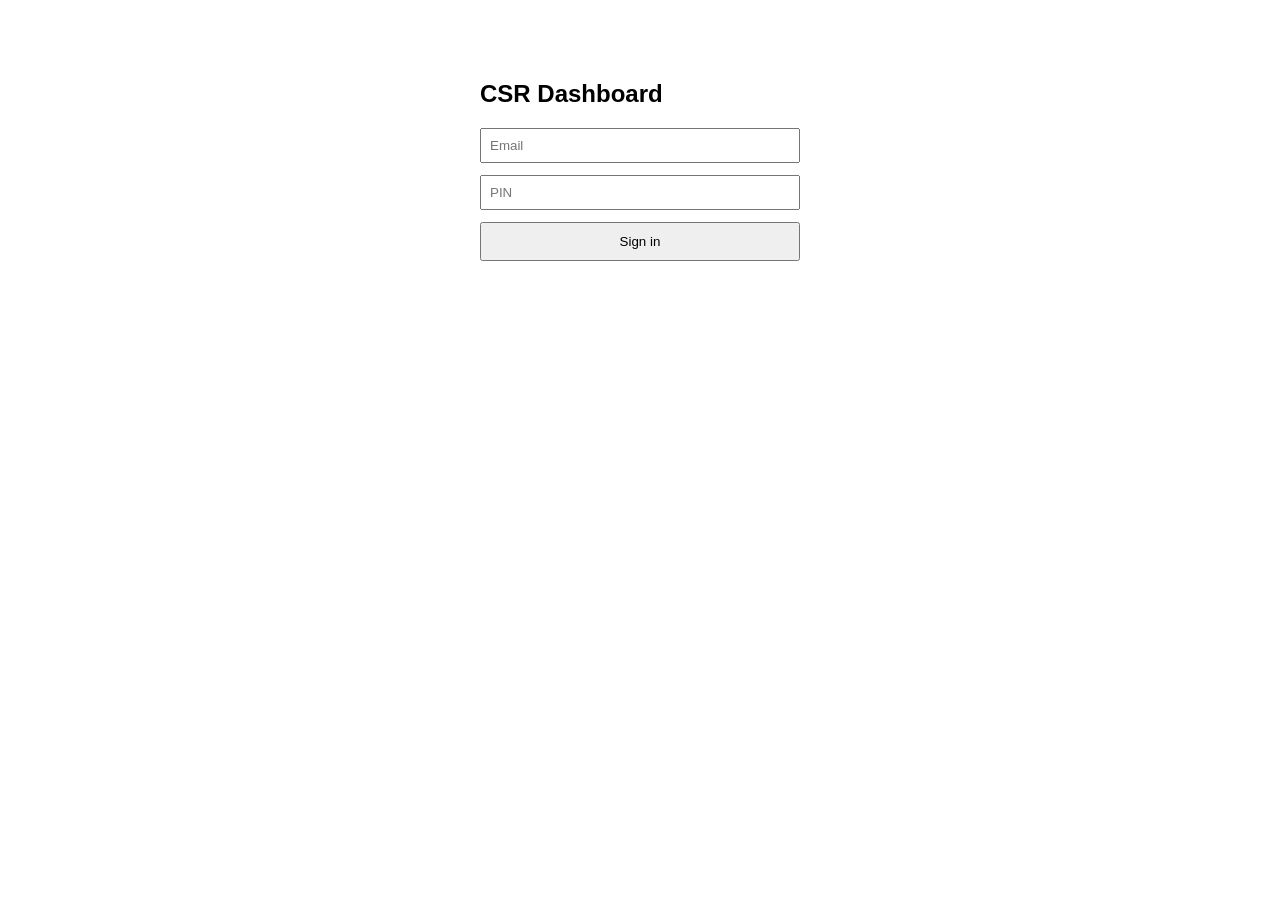
==== index.html @ c1ea622e "Replace fetch with jsonp for login request" ====
<!DOCTYPE html>
<html>
<head>
  <title>CSR Dashboard — Login</title>
  <style>
    body { font-family: sans-serif; max-width: 320px; margin: 80px auto; }
    input { display: block; width: 100%; margin-bottom: 12px; padding: 8px; box-sizing: border-box; }
    button { width: 100%; padding: 10px; cursor: pointer; }
    #error { color: red; margin-top: 12px; }
  </style>
</head>
<body>
  <h2>CSR Dashboard</h2>
  <input type="email" id="email" placeholder="Email">
  <input type="text" id="pin" placeholder="PIN" maxlength="6">
  <button onclick="login()">Sign in</button>
  <div id="error"></div>

  <script>
    var EXEC_URL = "https://script.google.com/macros/s/AKfycbyD9esDoJQrcSprufwsEQugkdbUZwSsQ-6eYih1M9b7uVe859yprQD4U6p9g9bj1Kw-/exec";

    function login() {
      var email = document.getElementById("email").value.trim();
      var pin = document.getElementById("pin").value.trim();
      var errorEl = document.getElementById("error");
      errorEl.textContent = "";

      var url = EXEC_URL + "?action=login&email=" + encodeURIComponent(email) + "&pin=" + encodeURIComponent(pin);

      jsonp(url)
  .then(function(data) {
          if (data.success) {
            sessionStorage.setItem("token", data.token);
            sessionStorage.setItem("name", data.name);
            sessionStorage.setItem("role", data.role);
            window.location.href = "dashboard.html";
          } else {
            errorEl.textContent = data.error || "Login failed";
          }
        })
        .catch(function(err) {
          errorEl.textContent = "Network error — check the console.";
          console.error(err);
        });
    }function jsonp(url) {
  return new Promise(function(resolve, reject) {
    var callbackName = "cb_" + Math.round(Math.random() * 1000000);
    window[callbackName] = function(data) {
      resolve(data);
      delete window[callbackName];
      document.body.removeChild(script);
    };
    var script = document.createElement("script");
    script.src = url + (url.indexOf("?") >= 0 ? "&" : "?") + "callback=" + callbackName;
    script.onerror = function() {
      reject(new Error("Request failed"));
      delete window[callbackName];
    };
    document.body.appendChild(script);
  });
}
  </script>
</body>
</html>
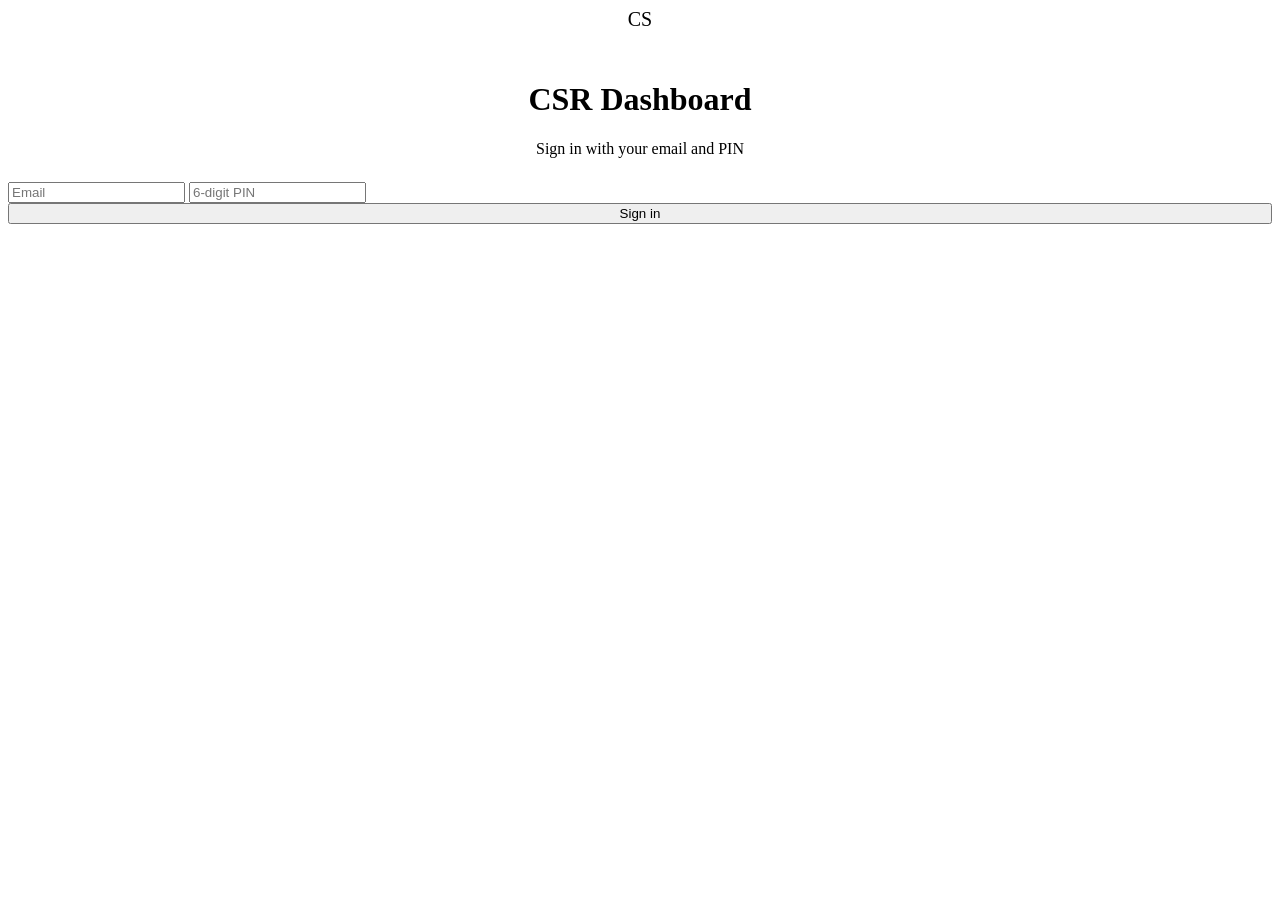
==== commit 58996252: "Update index.html" ====
--- a/index.html
+++ b/index.html
@@ -1,23 +1,47 @@
 <!DOCTYPE html>
 <html>
 <head>
-  <title>CSR Dashboard — Login</title>
-  <style>
-    body { font-family: sans-serif; max-width: 320px; margin: 80px auto; }
-    input { display: block; width: 100%; margin-bottom: 12px; padding: 8px; box-sizing: border-box; }
-    button { width: 100%; padding: 10px; cursor: pointer; }
-    #error { color: red; margin-top: 12px; }
-  </style>
+  <title>CSR Dashboard — Sign in</title>
+  <link rel="stylesheet" href="style.css">
 </head>
 <body>
-  <h2>CSR Dashboard</h2>
-  <input type="email" id="email" placeholder="Email">
-  <input type="text" id="pin" placeholder="PIN" maxlength="6">
-  <button onclick="login()">Sign in</button>
-  <div id="error"></div>
+  <div class="center-screen">
+    <div class="page narrow">
+      <div style="text-align:center; margin-bottom:24px;">
+        <div class="avatar-ring" style="margin:0 auto 14px; width:52px; height:52px; font-size:20px;">CS</div>
+        <h1>CSR Dashboard</h1>
+        <p class="muted">Sign in with your email and PIN</p>
+      </div>
+
+      <div class="panel">
+        <input type="email" id="email" placeholder="Email">
+        <input type="text" id="pin" placeholder="6-digit PIN" maxlength="6">
+        <button onclick="login()" style="width:100%;">Sign in</button>
+        <div id="error" class="error"></div>
+      </div>
+    </div>
+  </div>
 
   <script>
     var EXEC_URL = "https://script.google.com/macros/s/AKfycbyD9esDoJQrcSprufwsEQugkdbUZwSsQ-6eYih1M9b7uVe859yprQD4U6p9g9bj1Kw-/exec";
+
+    function jsonp(url) {
+      return new Promise(function(resolve, reject) {
+        var callbackName = "cb_" + Math.round(Math.random() * 1000000);
+        window[callbackName] = function(data) {
+          resolve(data);
+          delete window[callbackName];
+          document.body.removeChild(script);
+        };
+        var script = document.createElement("script");
+        script.src = url + (url.indexOf("?") >= 0 ? "&" : "?") + "callback=" + callbackName;
+        script.onerror = function() {
+          reject(new Error("Request failed"));
+          delete window[callbackName];
+        };
+        document.body.appendChild(script);
+      });
+    }
 
     function login() {
       var email = document.getElementById("email").value.trim();
@@ -28,7 +52,7 @@
       var url = EXEC_URL + "?action=login&email=" + encodeURIComponent(email) + "&pin=" + encodeURIComponent(pin);
 
       jsonp(url)
-  .then(function(data) {
+        .then(function(data) {
           if (data.success) {
             sessionStorage.setItem("token", data.token);
             sessionStorage.setItem("name", data.name);
@@ -42,23 +66,7 @@
           errorEl.textContent = "Network error — check the console.";
           console.error(err);
         });
-    }function jsonp(url) {
-  return new Promise(function(resolve, reject) {
-    var callbackName = "cb_" + Math.round(Math.random() * 1000000);
-    window[callbackName] = function(data) {
-      resolve(data);
-      delete window[callbackName];
-      document.body.removeChild(script);
-    };
-    var script = document.createElement("script");
-    script.src = url + (url.indexOf("?") >= 0 ? "&" : "?") + "callback=" + callbackName;
-    script.onerror = function() {
-      reject(new Error("Request failed"));
-      delete window[callbackName];
-    };
-    document.body.appendChild(script);
-  });
-}
+    }
   </script>
 </body>
 </html>
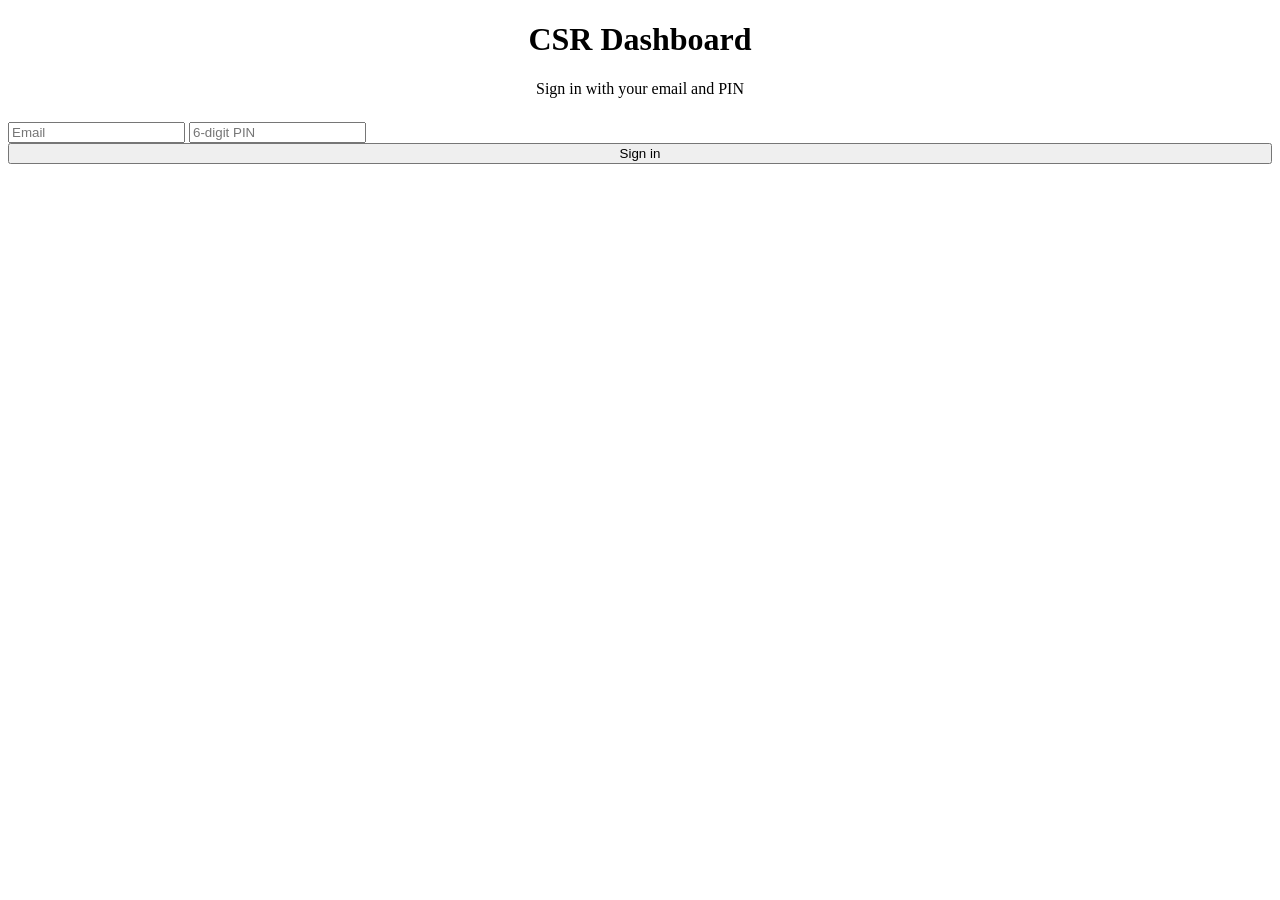
==== commit b41ba88e: "Update index.html" ====
--- a/index.html
+++ b/index.html
@@ -8,9 +8,8 @@
   <div class="center-screen">
     <div class="page narrow">
       <div style="text-align:center; margin-bottom:24px;">
-        <div class="avatar-ring" style="margin:0 auto 14px; width:52px; height:52px; font-size:20px;">CS</div>
         <h1>CSR Dashboard</h1>
-        <p class="muted">Sign in with your email and PIN</p>
+        <p class="muted" style="margin-top:6px;">Sign in with your email and PIN</p>
       </div>
 
       <div class="panel">
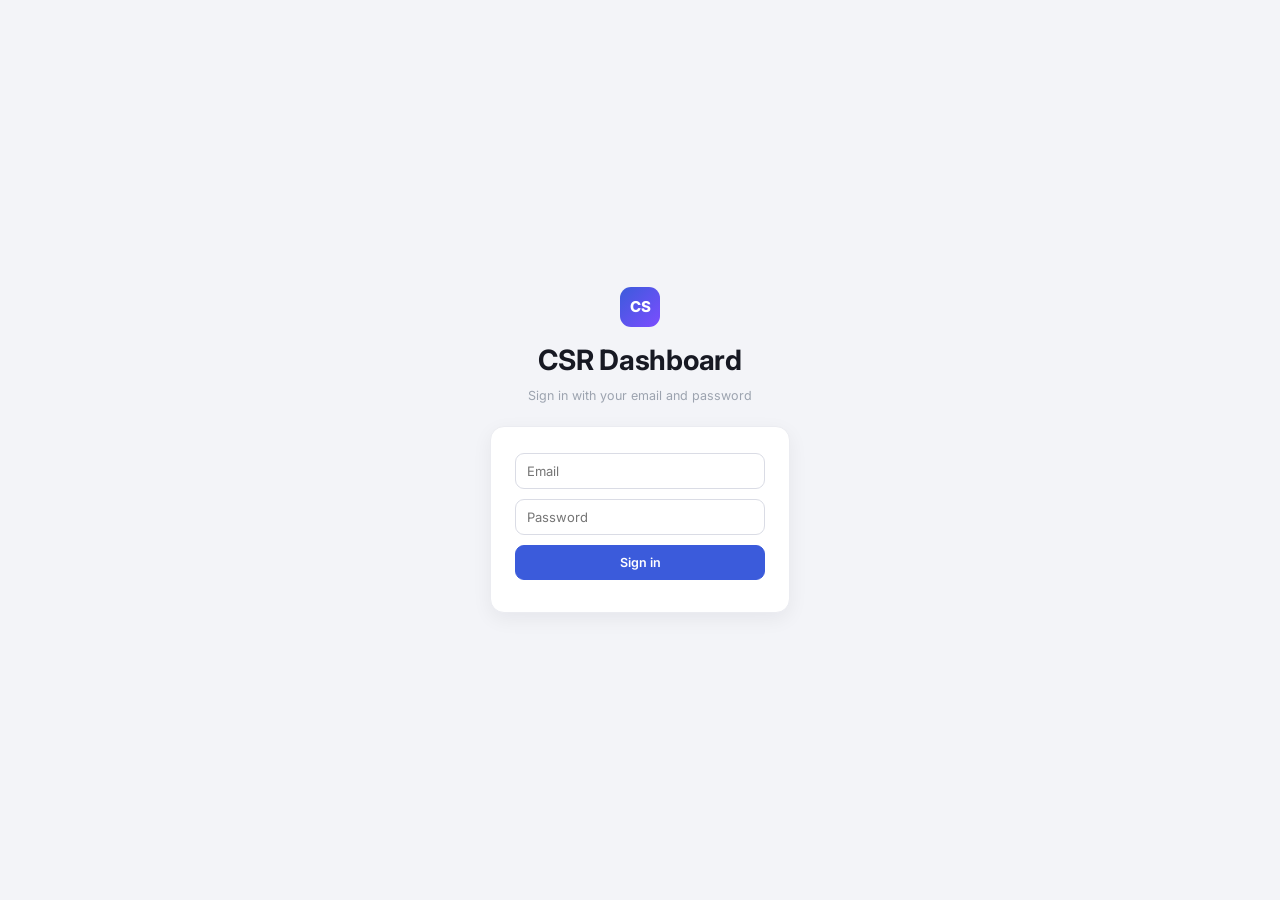
==== commit e1df1201: "Update index.html" ====
--- a/index.html
+++ b/index.html
@@ -6,15 +6,16 @@
 </head>
 <body>
   <div class="center-screen">
-    <div class="page narrow">
-      <div style="text-align:center; margin-bottom:24px;">
+    <div class="login-box">
+      <div style="text-align:center; margin-bottom:20px;">
+        <div style="width:40px; height:40px; border-radius:11px; background:linear-gradient(135deg,var(--accent),var(--purple)); display:flex; align-items:center; justify-content:center; color:#fff; font-weight:800; font-size:15px; margin:0 auto 12px;">CS</div>
         <h1>CSR Dashboard</h1>
-        <p class="muted" style="margin-top:6px;">Sign in with your email and PIN</p>
+        <p class="muted" style="margin-top:6px; font-size:12.5px;">Sign in with your email and password</p>
       </div>
 
-      <div class="panel">
+      <div class="login-panel">
         <input type="email" id="email" placeholder="Email">
-        <input type="text" id="pin" placeholder="6-digit PIN" maxlength="6">
+        <input type="password" id="password" placeholder="Password">
         <button onclick="login()" style="width:100%;">Sign in</button>
         <div id="error" class="error"></div>
       </div>
@@ -44,11 +45,11 @@
 
     function login() {
       var email = document.getElementById("email").value.trim();
-      var pin = document.getElementById("pin").value.trim();
+      var password = document.getElementById("password").value.trim();
       var errorEl = document.getElementById("error");
       errorEl.textContent = "";
 
-      var url = EXEC_URL + "?action=login&email=" + encodeURIComponent(email) + "&pin=" + encodeURIComponent(pin);
+      var url = EXEC_URL + "?action=login&email=" + encodeURIComponent(email) + "&password=" + encodeURIComponent(password);
 
       jsonp(url)
         .then(function(data) {
@@ -66,6 +67,10 @@
           console.error(err);
         });
     }
+
+    document.getElementById("password").addEventListener("keydown", function(e) {
+      if (e.key === "Enter") login();
+    });
   </script>
 </body>
 </html>
--- a/style.css
+++ b/style.css
@@ -0,0 +1,436 @@
+/* ============================================================
+   CSR Dashboard — CRM shell design system, v5
+   Dark sidebar + light content area, icon-chip KPI cards,
+   leaderboard rows, quick-action tiles.
+   ============================================================ */
+
+@import url('https://fonts.googleapis.com/css2?family=Inter:wght@400;500;600;700;800&family=JetBrains+Mono:wght@500&display=swap');
+
+:root {
+  --bg: #F3F4F8;
+  --surface: #FFFFFF;
+  --border: #EBECF1;
+  --border-strong: #DADCE5;
+  --text: #171923;
+  --text-muted: #6B7280;
+  --text-faint: #9CA3AF;
+
+  --sidebar-bg: #12162A;
+  --sidebar-bg-alt: #171B31;
+  --sidebar-text: #9098B5;
+  --sidebar-text-active: #FFFFFF;
+  --sidebar-border: #232849;
+
+  --accent: #3B5BDB;
+  --accent-dark: #2F49B0;
+  --accent-quiet: #E9EDFC;
+
+  --purple: #7C4DFF;
+  --purple-quiet: #F1ECFF;
+  --good: #16A34A;
+  --good-quiet: #E6F7EC;
+  --warn: #D97706;
+  --warn-quiet: #FEF3E2;
+  --bad: #DC2626;
+  --bad-quiet: #FDEAEA;
+  --blue-quiet: #E6EFFD;
+
+  --radius: 14px;
+  --radius-sm: 9px;
+  --shadow-sm: 0 1px 2px rgba(17, 20, 33, 0.05);
+  --shadow-md: 0 6px 20px rgba(17, 20, 33, 0.06);
+
+  --font: 'Inter', sans-serif;
+  --font-mono: 'JetBrains Mono', monospace;
+}
+
+* { box-sizing: border-box; }
+
+body {
+  margin: 0;
+  background: var(--bg);
+  color: var(--text);
+  font-family: var(--font);
+  font-size: 14px;
+  line-height: 1.5;
+  -webkit-font-smoothing: antialiased;
+}
+
+a { color: var(--accent); text-decoration: none; }
+a:hover { text-decoration: underline; }
+
+h1, h2, h3 { font-weight: 700; letter-spacing: -0.01em; margin: 0; color: var(--text); }
+
+/* ============================================================
+   App shell: fixed dark sidebar + scrollable content
+   ============================================================ */
+
+.app-shell { display: flex; min-height: 100vh; }
+
+.sidebar {
+  width: 232px;
+  flex-shrink: 0;
+  background: var(--sidebar-bg);
+  color: var(--sidebar-text);
+  display: flex;
+  flex-direction: column;
+  position: sticky;
+  top: 0;
+  height: 100vh;
+}
+
+.sidebar-brand {
+  display: flex;
+  align-items: center;
+  gap: 10px;
+  padding: 20px 18px;
+  border-bottom: 1px solid var(--sidebar-border);
+}
+.sidebar-brand .mark {
+  width: 32px; height: 32px;
+  border-radius: 9px;
+  background: linear-gradient(135deg, var(--accent), var(--purple));
+  display: flex; align-items: center; justify-content: center;
+  color: #fff; font-weight: 800; font-size: 13px;
+  flex-shrink: 0;
+}
+.sidebar-brand .label .t { color: #fff; font-weight: 700; font-size: 14px; line-height: 1.2; }
+.sidebar-brand .label .s { color: var(--sidebar-text); font-size: 10.5px; letter-spacing: 0.06em; text-transform: uppercase; }
+
+.sidebar-nav { padding: 14px 10px; flex: 1; overflow-y: auto; }
+
+.sidebar-nav a {
+  display: flex;
+  align-items: center;
+  gap: 10px;
+  padding: 9px 12px;
+  border-radius: 8px;
+  color: var(--sidebar-text);
+  font-size: 13.5px;
+  font-weight: 500;
+  text-decoration: none;
+  margin-bottom: 2px;
+}
+.sidebar-nav a:hover { background: rgba(255,255,255,0.06); color: #fff; text-decoration: none; }
+.sidebar-nav a.active { background: var(--accent); color: #fff; }
+.sidebar-nav a .icon { width: 16px; text-align: center; flex-shrink: 0; }
+
+.sidebar-footer {
+  padding: 14px 16px;
+  border-top: 1px solid var(--sidebar-border);
+}
+.sidebar-footer .user-row { display: flex; align-items: center; gap: 9px; margin-bottom: 10px; }
+.sidebar-footer .avatar {
+  width: 32px; height: 32px; border-radius: 50%;
+  background: var(--accent-quiet); color: var(--accent);
+  display: flex; align-items: center; justify-content: center;
+  font-weight: 700; font-size: 13px; flex-shrink: 0;
+}
+.sidebar-footer .name { color: #fff; font-size: 12.5px; font-weight: 600; white-space: nowrap; overflow: hidden; text-overflow: ellipsis; max-width: 120px; }
+.sidebar-footer .role-badge {
+  font-size: 10px; font-weight: 700; color: var(--accent);
+  background: rgba(59,91,219,0.18); padding: 1px 7px; border-radius: 5px;
+  text-transform: uppercase; letter-spacing: 0.03em;
+}
+.sidebar-footer button.logout-btn {
+  width: 100%; background: rgba(255,255,255,0.06); color: var(--sidebar-text);
+  border: none; font-size: 12.5px; font-weight: 500; padding: 8px; border-radius: 7px; cursor: pointer;
+}
+.sidebar-footer button.logout-btn:hover { background: rgba(255,255,255,0.12); color: #fff; }
+
+/* ============================================================
+   Content area
+   ============================================================ */
+
+.content { flex: 1; min-width: 0; }
+
+.topbar {
+  padding: 20px 28px;
+  display: flex;
+  align-items: flex-start;
+  justify-content: space-between;
+  gap: 16px;
+  flex-wrap: wrap;
+}
+.topbar h1 { font-size: 19px; }
+.topbar .subtitle { color: var(--text-faint); font-size: 12.5px; margin-top: 2px; }
+
+.page-body { padding: 0 28px 60px; }
+
+/* ============================================================
+   KPI cards with icon chips
+   ============================================================ */
+
+.kpi-grid {
+  display: grid;
+  grid-template-columns: repeat(auto-fit, minmax(160px, 1fr));
+  gap: 12px;
+  margin-bottom: 14px;
+}
+
+.kpi-card {
+  background: var(--surface);
+  border: 1px solid var(--border);
+  border-radius: var(--radius);
+  padding: 16px 18px;
+  box-shadow: var(--shadow-sm);
+  display: flex;
+  align-items: flex-start;
+  gap: 12px;
+}
+.kpi-card.highlight {
+  background: linear-gradient(135deg, var(--accent), var(--accent-dark));
+  border-color: transparent;
+}
+.kpi-card.highlight .kpi-label,
+.kpi-card.highlight .kpi-sub { color: rgba(255,255,255,0.75); }
+.kpi-card.highlight .kpi-value { color: #fff; }
+
+.kpi-icon {
+  width: 34px; height: 34px;
+  border-radius: 9px;
+  display: flex; align-items: center; justify-content: center;
+  font-size: 15px;
+  flex-shrink: 0;
+}
+.kpi-icon.blue { background: var(--blue-quiet); }
+.kpi-icon.purple { background: var(--purple-quiet); }
+.kpi-icon.green { background: var(--good-quiet); }
+.kpi-icon.orange { background: var(--warn-quiet); }
+.kpi-icon.white { background: rgba(255,255,255,0.18); }
+
+.kpi-body { min-width: 0; }
+.kpi-label {
+  font-size: 11px; font-weight: 600; color: var(--text-faint);
+  text-transform: uppercase; letter-spacing: 0.04em; margin-bottom: 4px;
+}
+.kpi-value { font-size: 21px; font-weight: 700; letter-spacing: -0.01em; }
+.kpi-sub { font-size: 11px; color: var(--text-faint); margin-top: 2px; }
+
+/* ============================================================
+   Panel grid (leaderboards, snapshots, activity)
+   ============================================================ */
+
+.panel-grid {
+  display: grid;
+  grid-template-columns: repeat(auto-fit, minmax(240px, 1fr));
+  gap: 14px;
+  margin-bottom: 14px;
+}
+
+.panel {
+  background: var(--surface);
+  border: 1px solid var(--border);
+  border-radius: var(--radius);
+  padding: 16px 18px;
+  box-shadow: var(--shadow-sm);
+}
+
+.panel-head {
+  display: flex; align-items: center; gap: 8px;
+  font-size: 12.5px; font-weight: 700; color: var(--text);
+  margin-bottom: 12px;
+}
+.panel-head .dot { width: 7px; height: 7px; border-radius: 50%; }
+.panel-head .dot.good { background: var(--good); }
+.panel-head .dot.bad { background: var(--bad); }
+.panel-head .dot.accent { background: var(--accent); }
+.panel-head .dot.purple { background: var(--purple); }
+
+.leader-row {
+  display: flex; align-items: center; gap: 10px;
+  padding: 7px 0;
+  border-bottom: 1px solid var(--border);
+}
+.leader-row:last-child { border-bottom: none; }
+.leader-rank {
+  width: 20px; height: 20px; border-radius: 50%;
+  background: var(--bg); color: var(--text-muted);
+  font-size: 10.5px; font-weight: 700;
+  display: flex; align-items: center; justify-content: center;
+  flex-shrink: 0;
+}
+.leader-info { flex: 1; min-width: 0; }
+.leader-info .n { font-size: 12.5px; font-weight: 600; white-space: nowrap; overflow: hidden; text-overflow: ellipsis; }
+.leader-info .s { font-size: 11px; color: var(--text-faint); white-space: nowrap; overflow: hidden; text-overflow: ellipsis; }
+.leader-value { font-size: 12.5px; font-weight: 700; font-family: var(--font-mono); flex-shrink: 0; }
+.leader-value.good { color: var(--good); }
+.leader-value.bad { color: var(--bad); }
+
+.empty-row { color: var(--text-faint); font-size: 12.5px; padding: 10px 0; text-align: center; }
+
+/* ============================================================
+   Quick-action tiles
+   ============================================================ */
+
+.tile-grid {
+  display: grid;
+  grid-template-columns: repeat(auto-fit, minmax(160px, 1fr));
+  gap: 12px;
+  margin-bottom: 14px;
+}
+.tile {
+  background: var(--surface);
+  border: 1px solid var(--border);
+  border-radius: var(--radius);
+  padding: 14px 16px;
+  box-shadow: var(--shadow-sm);
+  display: flex; align-items: center; gap: 11px;
+  text-decoration: none;
+  color: var(--text);
+}
+.tile:hover { text-decoration: none; box-shadow: var(--shadow-md); }
+.tile .kpi-icon { width: 30px; height: 30px; font-size: 13px; }
+.tile .tile-label { font-size: 10.5px; font-weight: 600; color: var(--text-faint); text-transform: uppercase; letter-spacing: 0.03em; }
+.tile .tile-value { font-size: 13.5px; font-weight: 700; margin-top: 1px; }
+
+/* ============================================================
+   Chart container
+   ============================================================ */
+
+.chart-panel {
+  background: var(--surface);
+  border: 1px solid var(--border);
+  border-radius: var(--radius);
+  padding: 18px 20px;
+  box-shadow: var(--shadow-sm);
+  margin-bottom: 20px;
+}
+.chart-panel .panel-head { margin-bottom: 4px; justify-content: space-between; }
+.chart-panel .panel-head .right { font-size: 11px; color: var(--text-faint); font-weight: 500; }
+
+/* ============================================================
+   Generic cards used on Appointments / Users pages
+   ============================================================ */
+
+.form-box {
+  background: var(--surface);
+  border: 1px solid var(--border);
+  border-radius: var(--radius);
+  padding: 18px 20px;
+  margin-bottom: 20px;
+  box-shadow: var(--shadow-sm);
+}
+
+.card {
+  background: var(--surface);
+  border: 1px solid var(--border);
+  border-radius: var(--radius);
+  padding: 15px 17px;
+  margin-bottom: 8px;
+  box-shadow: var(--shadow-sm);
+}
+
+.card-row { display: flex; justify-content: space-between; align-items: flex-start; gap: 10px; flex-wrap: wrap; }
+.card .title { font-weight: 700; font-size: 13.5px; }
+.meta { color: var(--text-faint); font-size: 12px; }
+
+.field-label {
+  font-weight: 700; font-size: 10.5px; color: var(--text-faint);
+  text-transform: uppercase; letter-spacing: 0.05em; margin-top: 4px; margin-bottom: 6px;
+}
+
+.status-tag {
+  display: inline-block; padding: 2px 10px; border-radius: 20px;
+  font-size: 11px; font-weight: 600;
+}
+.status-tag.Scheduled, .status-tag.Active { background: var(--accent-quiet); color: var(--accent); }
+.status-tag.Completed { background: var(--good-quiet); color: var(--good); }
+.status-tag.Cancelled, .status-tag.Inactive { background: var(--bad-quiet); color: var(--bad); }
+.status-tag.Rescheduled { background: var(--warn-quiet); color: var(--warn); }
+
+.score-ring {
+  display: inline-flex; align-items: center; gap: 6px;
+  font-family: var(--font-mono); font-weight: 600; font-size: 12.5px;
+}
+.score-ring::before { content: ""; width: 7px; height: 7px; border-radius: 50%; background: currentColor; }
+.score-ring.good { color: var(--good); }
+.score-ring.warn { color: var(--warn); }
+.score-ring.bad { color: var(--bad); }
+.score-ring.neutral { color: var(--text-faint); }
+
+/* ============================================================
+   Form elements
+   ============================================================ */
+
+input, textarea, select {
+  font-family: var(--font);
+  font-size: 13px;
+  padding: 9px 11px;
+  border: 1px solid var(--border-strong);
+  border-radius: var(--radius-sm);
+  background: var(--surface);
+  color: var(--text);
+  width: 100%;
+  margin-bottom: 10px;
+}
+input:focus, textarea:focus, select:focus { outline: none; border-color: var(--accent); }
+
+.inline-fields { display: flex; gap: 8px; }
+.inline-fields input, .inline-fields select { margin-bottom: 10px; }
+
+button {
+  font-family: var(--font);
+  font-weight: 600;
+  font-size: 12.5px;
+  padding: 9px 16px;
+  border-radius: var(--radius-sm);
+  border: 1px solid var(--accent);
+  background: var(--accent);
+  color: #fff;
+  cursor: pointer;
+}
+button:hover { background: var(--accent-dark); border-color: var(--accent-dark); }
+
+button.secondary { background: var(--surface); color: var(--text); border: 1px solid var(--border-strong); }
+button.secondary:hover { background: var(--bg); }
+
+button.danger { background: var(--bad); border-color: var(--bad); }
+button.danger:hover { background: #b91c1c; }
+
+.btn-row { display: flex; gap: 8px; flex-wrap: wrap; margin-top: 8px; }
+
+/* ============================================================
+   Utility
+   ============================================================ */
+
+.error { color: var(--bad); font-size: 12.5px; margin-top: 6px; }
+.msg { color: var(--good); font-size: 12.5px; margin-top: 6px; }
+.muted { color: var(--text-faint); }
+
+.pagination { display: flex; align-items: center; gap: 10px; margin-top: 16px; font-size: 12.5px; color: var(--text-faint); }
+
+.autocomplete-wrap { position: relative; }
+.suggestions {
+  position: absolute; top: 100%; left: 0; right: 0;
+  background: var(--surface); border: 1px solid var(--border);
+  border-radius: var(--radius-sm); box-shadow: var(--shadow-md);
+  z-index: 20; display: none; max-height: 220px; overflow-y: auto;
+}
+.suggestions div { padding: 8px 12px; cursor: pointer; font-size: 12.5px; }
+.suggestions div:hover { background: var(--bg); }
+
+.edit-box {
+  display: none; margin-top: 10px; padding: 14px;
+  background: var(--bg); border-radius: var(--radius-sm); border: 1px solid var(--border);
+}
+.edit-box.open { display: block; }
+
+.empty-state {
+  text-align: center; padding: 36px 20px; color: var(--text-faint);
+  font-size: 13px; border: 1px solid var(--border); border-radius: var(--radius);
+  background: var(--surface);
+}
+
+/* login page */
+.center-screen { min-height: 100vh; display: flex; align-items: center; justify-content: center; background: var(--bg); }
+.login-box { max-width: 340px; width: 100%; padding: 0 20px; }
+.login-panel {
+  background: var(--surface); border: 1px solid var(--border); border-radius: var(--radius);
+  padding: 26px 24px; box-shadow: var(--shadow-md);
+}
+
+@media (max-width: 900px) {
+  .sidebar { display: none; }
+  .page-body, .topbar { padding-left: 16px; padding-right: 16px; }
+}
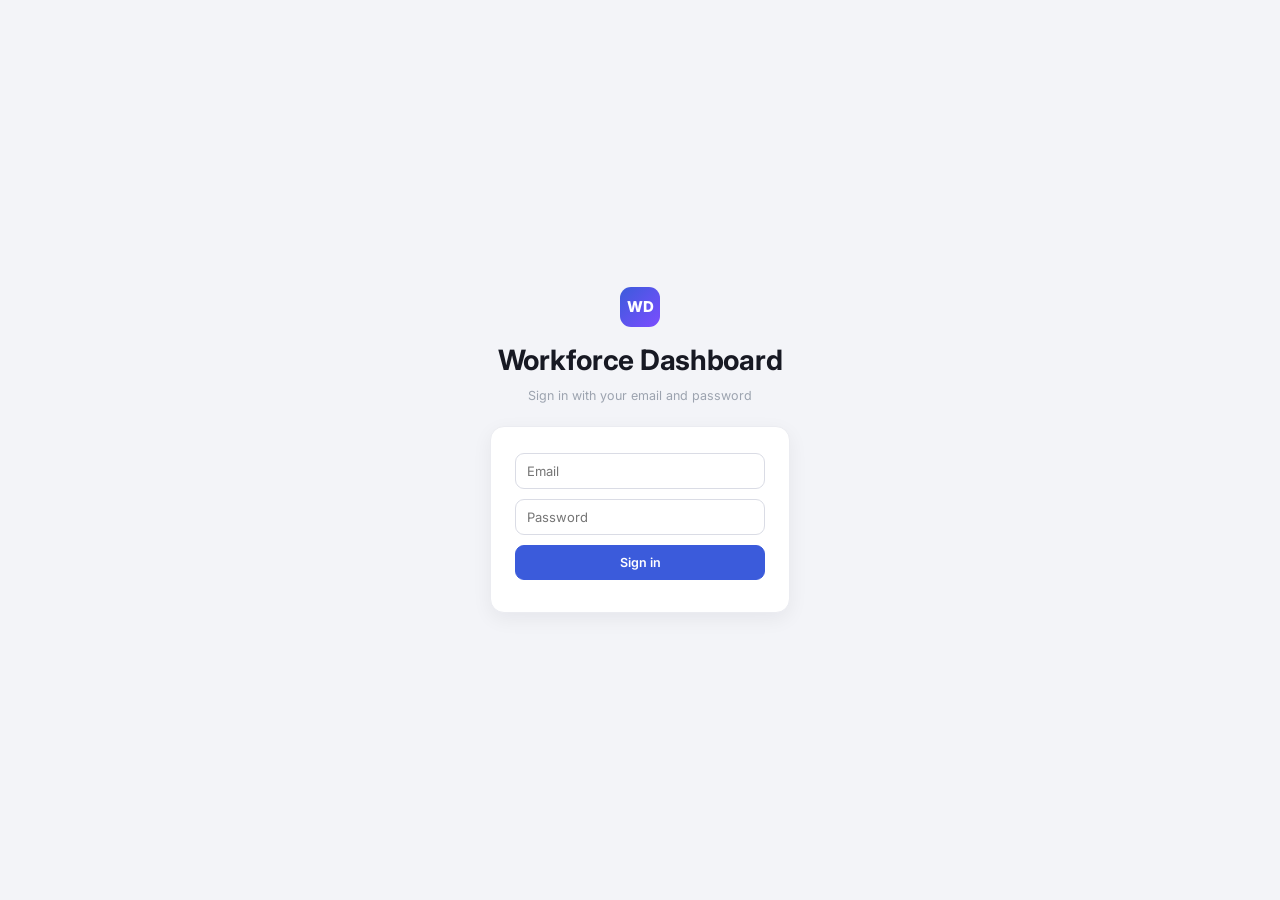
==== commit 53432d05: "Update index.html" ====
--- a/index.html
+++ b/index.html
@@ -1,15 +1,15 @@
 <!DOCTYPE html>
 <html>
 <head>
-  <title>CSR Dashboard — Sign in</title>
+  <title>Workforce Dashboard — Sign in</title>
   <link rel="stylesheet" href="style.css">
 </head>
 <body>
   <div class="center-screen">
     <div class="login-box">
       <div style="text-align:center; margin-bottom:20px;">
-        <div style="width:40px; height:40px; border-radius:11px; background:linear-gradient(135deg,var(--accent),var(--purple)); display:flex; align-items:center; justify-content:center; color:#fff; font-weight:800; font-size:15px; margin:0 auto 12px;">CS</div>
-        <h1>CSR Dashboard</h1>
+        <div style="width:40px; height:40px; border-radius:11px; background:linear-gradient(135deg,var(--accent),var(--purple)); display:flex; align-items:center; justify-content:center; color:#fff; font-weight:800; font-size:15px; margin:0 auto 12px;">WD</div>
+        <h1>Workforce Dashboard</h1>
         <p class="muted" style="margin-top:6px; font-size:12.5px;">Sign in with your email and password</p>
       </div>
 
--- a/style.css
+++ b/style.css
@@ -1,10 +1,15 @@
 /* ============================================================
-   CSR Dashboard — CRM shell design system, v5
+   Workforce Dashboard — CRM shell design system, v6
    Dark sidebar + light content area, icon-chip KPI cards,
-   leaderboard rows, quick-action tiles.
+   leaderboard rows, quick-action tiles, smooth transitions.
    ============================================================ */
 
 @import url('https://fonts.googleapis.com/css2?family=Inter:wght@400;500;600;700;800&family=JetBrains+Mono:wght@500&display=swap');
+
+* { transition: background-color 0.15s ease, border-color 0.15s ease, box-shadow 0.15s ease, transform 0.1s ease, opacity 0.15s ease; }
+
+@keyframes fadeIn { from { opacity: 0; transform: translateY(4px); } to { opacity: 1; transform: translateY(0); } }
+.content { animation: fadeIn 0.25s ease; }
 
 :root {
   --bg: #F3F4F8;
@@ -135,6 +140,7 @@
 .sidebar-footer button.logout-btn {
   width: 100%; background: rgba(255,255,255,0.06); color: var(--sidebar-text);
   border: none; font-size: 12.5px; font-weight: 500; padding: 8px; border-radius: 7px; cursor: pointer;
+  margin-bottom: 6px;
 }
 .sidebar-footer button.logout-btn:hover { background: rgba(255,255,255,0.12); color: #fff; }
 
@@ -178,6 +184,7 @@
   align-items: flex-start;
   gap: 12px;
 }
+.kpi-card:hover { box-shadow: var(--shadow-md); transform: translateY(-1px); }
 .kpi-card.highlight {
   background: linear-gradient(135deg, var(--accent), var(--accent-dark));
   border-color: transparent;
@@ -205,6 +212,10 @@
   text-transform: uppercase; letter-spacing: 0.04em; margin-bottom: 4px;
 }
 .kpi-value { font-size: 21px; font-weight: 700; letter-spacing: -0.01em; }
+.kpi-value.accent { color: var(--accent); }
+.kpi-value.good { color: var(--good); }
+.kpi-value.warn { color: var(--warn); }
+.kpi-value.bad { color: var(--bad); }
 .kpi-sub { font-size: 11px; color: var(--text-faint); margin-top: 2px; }
 
 /* ============================================================
@@ -300,7 +311,7 @@
 .chart-panel .panel-head .right { font-size: 11px; color: var(--text-faint); font-weight: 500; }
 
 /* ============================================================
-   Generic cards used on Appointments / Users pages
+   Generic cards used on Appointments / Users / DAF pages
    ============================================================ */
 
 .form-box {
@@ -320,6 +331,7 @@
   margin-bottom: 8px;
   box-shadow: var(--shadow-sm);
 }
+.card:hover { box-shadow: var(--shadow-md); }
 
 .card-row { display: flex; justify-content: space-between; align-items: flex-start; gap: 10px; flex-wrap: wrap; }
 .card .title { font-weight: 700; font-size: 13.5px; }
@@ -380,10 +392,11 @@
   color: #fff;
   cursor: pointer;
 }
-button:hover { background: var(--accent-dark); border-color: var(--accent-dark); }
+button:hover { background: var(--accent-dark); border-color: var(--accent-dark); transform: translateY(-1px); }
+button:active { transform: translateY(0); }
 
 button.secondary { background: var(--surface); color: var(--text); border: 1px solid var(--border-strong); }
-button.secondary:hover { background: var(--bg); }
+button.secondary:hover { background: var(--bg); transform: translateY(-1px); }
 
 button.danger { background: var(--bad); border-color: var(--bad); }
 button.danger:hover { background: #b91c1c; }
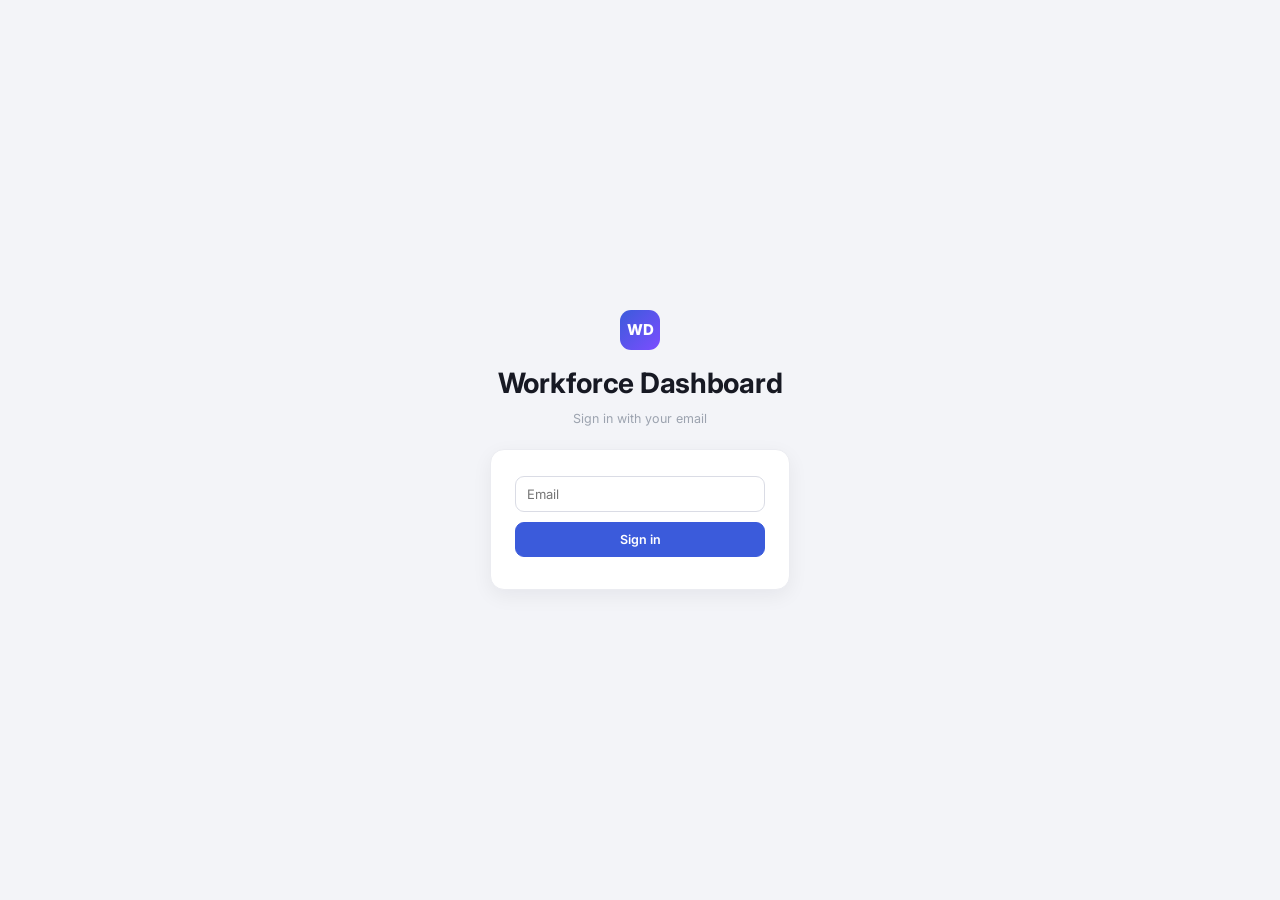
==== commit f04370ae: "Update index.html" ====
--- a/index.html
+++ b/index.html
@@ -10,13 +10,26 @@
       <div style="text-align:center; margin-bottom:20px;">
         <div style="width:40px; height:40px; border-radius:11px; background:linear-gradient(135deg,var(--accent),var(--purple)); display:flex; align-items:center; justify-content:center; color:#fff; font-weight:800; font-size:15px; margin:0 auto 12px;">WD</div>
         <h1>Workforce Dashboard</h1>
-        <p class="muted" style="margin-top:6px; font-size:12.5px;">Sign in with your email and password</p>
+        <p class="muted" style="margin-top:6px; font-size:12.5px;" id="pageSubtitle">Sign in with your email</p>
       </div>
 
       <div class="login-panel">
-        <input type="email" id="email" placeholder="Email">
-        <input type="password" id="password" placeholder="Password">
-        <button onclick="login()" style="width:100%;">Sign in</button>
+        <div id="emailStep">
+          <input type="email" id="email" placeholder="Email">
+          <button onclick="login()" style="width:100%;">Sign in</button>
+        </div>
+
+        <div id="profileStep" style="display:none;">
+          <p class="muted" style="font-size:12px; margin-top:0; margin-bottom:12px;">
+            First time signing in — enter your details below.
+            <strong>Name must exactly match how you appear as Team Leader / Immediate Head elsewhere in the sheet</strong>
+            (e.g. "Diche, Rafael Kyle") — this is what the dashboard uses to show you your team's data.
+          </p>
+          <input type="text" id="profileName" placeholder="Full name (e.g. Lastname, Firstname)">
+          <input type="text" id="profilePosition" placeholder="Position / job title">
+          <button onclick="submitProfile()" style="width:100%;">Save and continue</button>
+        </div>
+
         <div id="error" class="error"></div>
       </div>
     </div>
@@ -24,6 +37,7 @@
 
   <script>
     var EXEC_URL = "https://script.google.com/macros/s/AKfycbyD9esDoJQrcSprufwsEQugkdbUZwSsQ-6eYih1M9b7uVe859yprQD4U6p9g9bj1Kw-/exec";
+    var pendingToken = null;
 
     function jsonp(url) {
       return new Promise(function(resolve, reject) {
@@ -45,21 +59,31 @@
 
     function login() {
       var email = document.getElementById("email").value.trim();
-      var password = document.getElementById("password").value.trim();
       var errorEl = document.getElementById("error");
       errorEl.textContent = "";
 
-      var url = EXEC_URL + "?action=login&email=" + encodeURIComponent(email) + "&password=" + encodeURIComponent(password);
+      if (!email) { errorEl.textContent = "Enter your email."; return; }
+
+      var url = EXEC_URL + "?action=login&email=" + encodeURIComponent(email);
 
       jsonp(url)
         .then(function(data) {
-          if (data.success) {
-            sessionStorage.setItem("token", data.token);
-            sessionStorage.setItem("name", data.name);
-            sessionStorage.setItem("role", data.role);
+          if (!data.success) {
+            errorEl.textContent = data.error || "Login failed";
+            return;
+          }
+
+          sessionStorage.setItem("token", data.token);
+          sessionStorage.setItem("name", data.name || "");
+          sessionStorage.setItem("role", data.role);
+          pendingToken = data.token;
+
+          if (data.profileComplete) {
             window.location.href = "dashboard.html";
           } else {
-            errorEl.textContent = data.error || "Login failed";
+            document.getElementById("pageSubtitle").textContent = "Welcome! One more step.";
+            document.getElementById("emailStep").style.display = "none";
+            document.getElementById("profileStep").style.display = "block";
           }
         })
         .catch(function(err) {
@@ -68,7 +92,28 @@
         });
     }
 
-    document.getElementById("password").addEventListener("keydown", function(e) {
+    function submitProfile() {
+      var name = document.getElementById("profileName").value.trim();
+      var position = document.getElementById("profilePosition").value.trim();
+      var errorEl = document.getElementById("error");
+      errorEl.textContent = "";
+
+      if (!name) { errorEl.textContent = "Name is required."; return; }
+
+      var url = EXEC_URL + "?action=completeProfile&token=" + encodeURIComponent(pendingToken) +
+                "&name=" + encodeURIComponent(name) + "&position=" + encodeURIComponent(position);
+
+      jsonp(url).then(function(data) {
+        if (!data.success) {
+          errorEl.textContent = data.error || "Something went wrong.";
+          return;
+        }
+        sessionStorage.setItem("name", data.name);
+        window.location.href = "dashboard.html";
+      });
+    }
+
+    document.getElementById("email").addEventListener("keydown", function(e) {
       if (e.key === "Enter") login();
     });
   </script>
